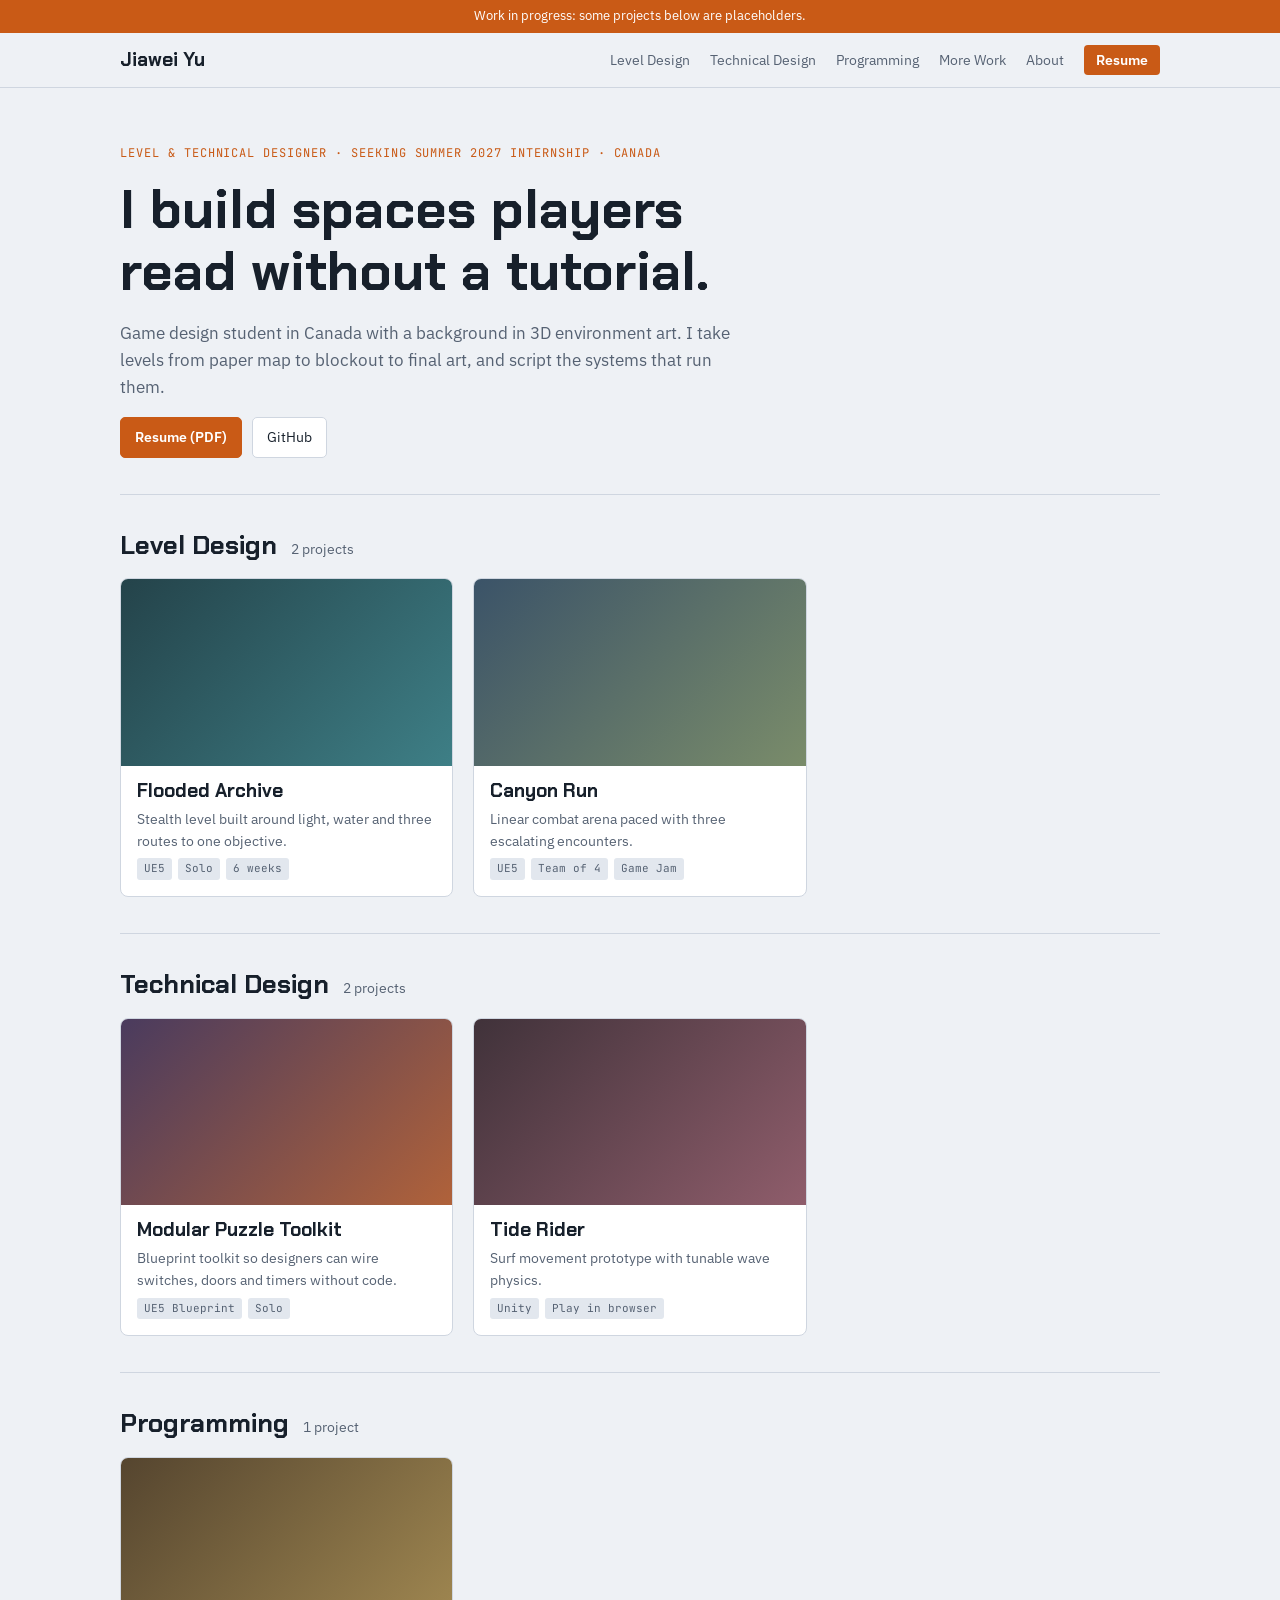
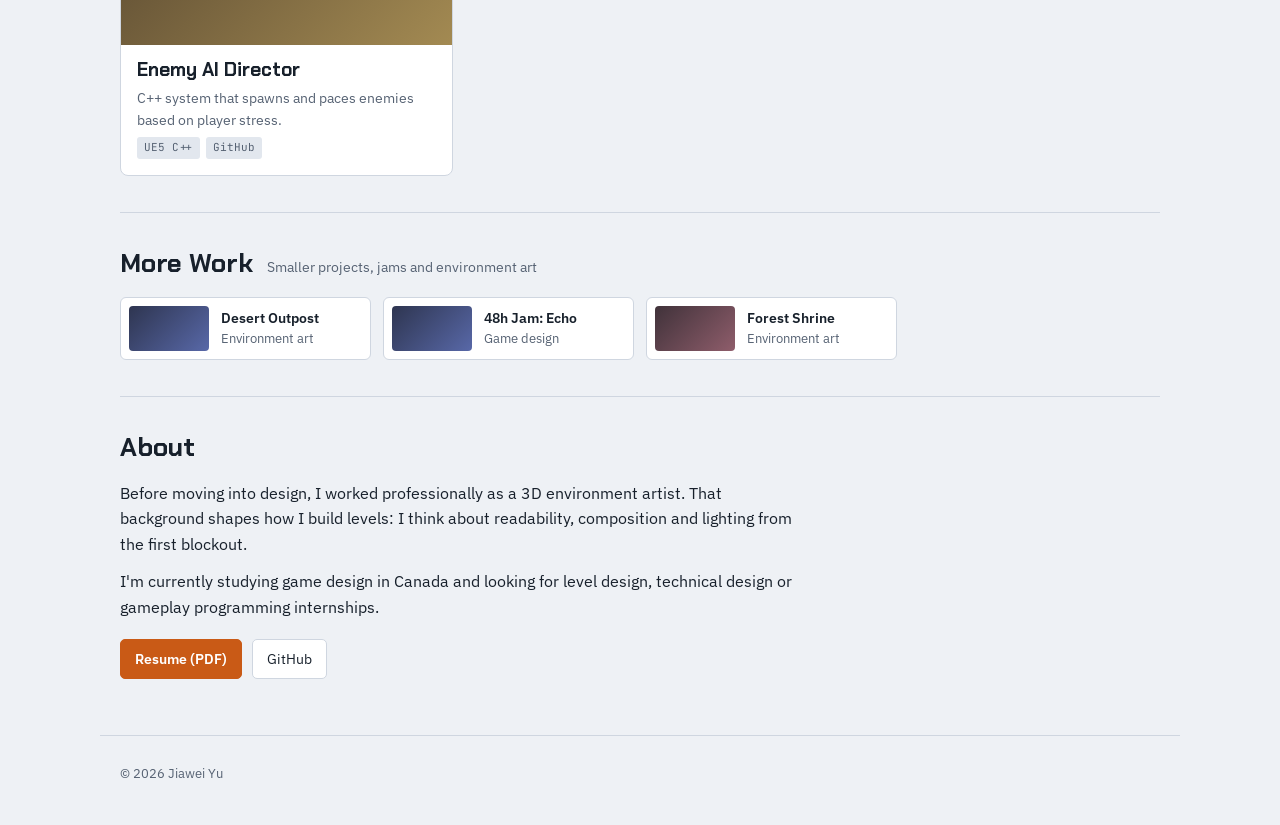
==== index.html @ c0fde5e0 "Add portfolio site with example content Static site for GitHub Pages: home page with role sections a" ====
<!doctype html>
<html lang="en">
<head>
  <meta charset="utf-8">
  <meta name="viewport" content="width=device-width, initial-scale=1">
  <title>Jiawei Yu · Level & Technical Designer</title>
  <meta name="description" content="Portfolio of Jiawei Yu, level and technical designer.">
  <meta property="og:title" content="Jiawei Yu · Level & Technical Designer">
  <meta property="og:type" content="website">
  <link rel="preconnect" href="https://fonts.googleapis.com">
  <link rel="preconnect" href="https://fonts.gstatic.com" crossorigin>
  <link rel="stylesheet" href="https://fonts.googleapis.com/css2?family=Chakra+Petch:wght@500;600;700&family=IBM+Plex+Sans:wght@400;500;600&family=JetBrains+Mono:wght@400;500&display=swap">
  <link rel="stylesheet" href="assets/style.css">
</head>
<body>
  <div id="banner"></div>
  <nav class="nav" id="nav"></nav>
  <main class="wrap" id="home"></main>
  <footer class="wrap footer" id="footer"></footer>

  <script src="content/site.js"></script>
  <script src="content/projects.js"></script>
  <script src="assets/site.js"></script>
  <script>renderHome();</script>
</body>
</html>
---- assets/style.css ----
/* Layout: sticky nav, hero, role sections with card grids; project page is a media-first breakdown column */
:root {
  --bg: #eef1f5;
  --surface: #ffffff;
  --sunk: #e2e7ee;
  --fg: #17202b;
  --muted: #566273;
  --line: #cfd6e0;
  --accent: #c95a16;
  --accent-ink: #ffffff;
  --display: "Chakra Petch", system-ui, sans-serif;
  --body: "IBM Plex Sans", system-ui, -apple-system, "Segoe UI", sans-serif;
  --mono: "JetBrains Mono", ui-monospace, Consolas, monospace;
}
@media (prefers-color-scheme: dark) {
  :root {
    --bg: #121821;
    --surface: #1a222d;
    --sunk: #232d3a;
    --fg: #e7ecf2;
    --muted: #99a5b5;
    --line: #2d3846;
    --accent: #f08a45;
    --accent-ink: #1a1206;
    color-scheme: dark;
  }
}

* { box-sizing: border-box; }
html { scroll-behavior: smooth; scroll-padding-top: 72px; }
body {
  margin: 0;
  background: var(--bg);
  color: var(--fg);
  font-family: var(--body);
  font-size: 16px;
  line-height: 1.6;
}
img { max-width: 100%; display: block; }
a { color: inherit; }
h1, h2, h3 { font-family: var(--display); line-height: 1.15; margin: 0; text-wrap: balance; }
:focus-visible { outline: 2px solid var(--accent); outline-offset: 2px; }
.wrap { max-width: 1080px; margin: 0 auto; padding-inline: 20px; }

/* draft banner */
.banner { background: var(--accent); color: var(--accent-ink); text-align: center; font-size: 13px; padding: 6px 16px; }

/* nav */
.nav {
  position: sticky; top: 0; z-index: 10;
  background: color-mix(in srgb, var(--bg) 88%, transparent);
  backdrop-filter: blur(8px);
  border-bottom: 1px solid var(--line);
}
.nav .wrap { display: flex; flex-wrap: wrap; align-items: center; gap: 6px 20px; padding-block: 12px; }
.brand { font-family: var(--display); font-weight: 700; font-size: 19px; margin-right: auto; text-decoration: none; }
.nav a.link { text-decoration: none; font-size: 14px; color: var(--muted); }
.nav a.link:hover { color: var(--fg); }
.nav a.cv { text-decoration: none; font-size: 14px; font-weight: 600; background: var(--accent); color: var(--accent-ink); padding: 4px 12px; border-radius: 4px; }

/* hero */
.hero { padding-block: 56px 36px; display: grid; gap: 16px; }
.eyebrow { font-family: var(--mono); font-size: 12px; letter-spacing: .08em; text-transform: uppercase; color: var(--accent); }
.hero h1 { font-size: clamp(32px, 5.4vw, 54px); max-width: 20ch; }
.hero p { margin: 0; max-width: 62ch; color: var(--muted); font-size: 17px; }
.links { display: flex; flex-wrap: wrap; gap: 10px; }
.btn {
  display: inline-flex; align-items: center; gap: 6px;
  border: 1px solid var(--line); background: var(--surface); color: var(--fg);
  padding: 8px 14px; border-radius: 5px; text-decoration: none; font-size: 14px; font-family: inherit; cursor: pointer;
}
.btn:hover { border-color: var(--accent); }
.btn.primary { background: var(--accent); border-color: var(--accent); color: var(--accent-ink); font-weight: 600; }

/* sections */
.section { padding-block: 36px; border-top: 1px solid var(--line); }
.section-head { display: flex; flex-wrap: wrap; align-items: baseline; gap: 6px 14px; margin-bottom: 18px; }
.section-head h2 { font-size: 26px; }
.section-head span { color: var(--muted); font-size: 14px; }
.grid { display: grid; grid-template-columns: repeat(auto-fill, minmax(280px, 1fr)); gap: 20px; }

.card {
  display: flex; flex-direction: column; text-decoration: none;
  background: var(--surface); border: 1px solid var(--line); border-radius: 8px; overflow: hidden;
  transition: transform .15s, border-color .15s;
}
.card:hover { transform: translateY(-2px); border-color: var(--accent); }
.thumb { aspect-ratio: 16 / 9; width: 100%; object-fit: cover; background: var(--sunk); }
.thumb.ph { display: grid; place-items: center; color: rgba(255,255,255,.85); font-family: var(--mono); font-size: 12px; }
.card-body { padding: 14px 16px 16px; display: grid; gap: 6px; }
.card h3 { font-size: 19px; }
.card p { margin: 0; font-size: 14px; color: var(--muted); }
.tags { display: flex; flex-wrap: wrap; gap: 6px; }
.tag { font-family: var(--mono); font-size: 11px; padding: 2px 7px; border-radius: 3px; background: var(--sunk); color: var(--muted); }

.more { display: grid; grid-template-columns: repeat(auto-fill, minmax(220px, 1fr)); gap: 12px; }
.mini { display: flex; gap: 12px; align-items: center; text-decoration: none; background: var(--surface); border: 1px solid var(--line); border-radius: 6px; padding: 8px; }
.mini:hover { border-color: var(--accent); }
.mini .thumb { width: 80px; flex: none; border-radius: 4px; }
.mini div { min-width: 0; font-size: 13px; color: var(--muted); }
.mini b { display: block; color: var(--fg); font-weight: 600; font-size: 14px; }

.about { display: grid; gap: 12px; max-width: 68ch; }
.about p { margin: 0; }

.footer { padding-block: 28px 40px; color: var(--muted); font-size: 13px; border-top: 1px solid var(--line); margin-top: 20px; }

/* project page */
.back { display: inline-block; margin-top: 28px; color: var(--muted); text-decoration: none; font-size: 14px; }
.back:hover { color: var(--fg); }
.proj-head { padding-block: 14px 22px; display: grid; gap: 12px; }
.proj-head h1 { font-size: clamp(30px, 4.8vw, 46px); }
.proj-head p { margin: 0; color: var(--muted); max-width: 62ch; font-size: 17px; }
.meta { display: grid; grid-template-columns: repeat(auto-fit, minmax(140px, 1fr)); gap: 1px; background: var(--line); border: 1px solid var(--line); border-radius: 6px; overflow: hidden; margin: 0; }
.meta div { background: var(--surface); padding: 10px 14px; }
.meta dt { font-family: var(--mono); font-size: 11px; text-transform: uppercase; letter-spacing: .06em; color: var(--muted); }
.meta dd { margin: 2px 0 0; font-weight: 600; }

.embed { position: relative; aspect-ratio: 16 / 9; width: 100%; border-radius: 8px; overflow: hidden; background: #000; }
.embed iframe { position: absolute; inset: 0; width: 100%; height: 100%; border: 0; }
.embed.ph { background: var(--sunk); display: grid; place-items: center; color: var(--muted); font-family: var(--mono); font-size: 13px; text-align: center; padding: 16px; }

.play { display: grid; grid-template-columns: repeat(auto-fit, minmax(260px, 1fr)); gap: 14px; margin-top: 18px; }
.panel { background: var(--surface); border: 1px solid var(--line); border-radius: 8px; padding: 16px; display: grid; gap: 8px; align-content: start; }
.panel h3 { font-size: 17px; }
.panel p { margin: 0; font-size: 14px; color: var(--muted); }

.article { max-width: 760px; display: grid; gap: 14px; padding-block: 24px 12px; }
.article h2 { font-size: 23px; margin-top: 22px; }
.article p { margin: 0; }
.article ul { margin: 0; padding-left: 22px; display: grid; gap: 6px; }
.callout { background: var(--surface); border: 1px solid var(--line); border-radius: 8px; padding: 16px 18px; }

.map { position: relative; border-radius: 8px; overflow: hidden; background: var(--sunk); border: 1px solid var(--line); }
.map.ph { aspect-ratio: 4 / 3; }
.pin {
  position: absolute; transform: translate(-50%, -50%);
  width: 28px; height: 28px; border-radius: 50%;
  background: var(--accent); color: var(--accent-ink); border: 2px solid #fff;
  display: grid; place-items: center; font-family: var(--mono); font-size: 12px; font-weight: 600;
}
.legend { display: grid; gap: 6px; font-size: 15px; padding: 0; list-style: none; }
.legend b { font-family: var(--mono); color: var(--accent); margin-right: 8px; }

.compare { position: relative; aspect-ratio: 16 / 9; width: 100%; border-radius: 8px; overflow: hidden; user-select: none; background: var(--sunk); }
.compare .layer { position: absolute; inset: 0; width: 100%; height: 100%; object-fit: cover; }
.compare .layer.ph { display: grid; place-items: center; font-family: var(--mono); font-size: 13px; color: #fff; }
.compare .label { position: absolute; top: 10px; font-family: var(--mono); font-size: 11px; background: rgba(0,0,0,.6); color: #fff; padding: 2px 8px; border-radius: 3px; }
.compare .handle { position: absolute; top: 0; bottom: 0; width: 3px; background: #fff; box-shadow: 0 0 0 1px rgba(0,0,0,.35); pointer-events: none; }
.compare input { position: absolute; left: 0; right: 0; bottom: 10px; width: calc(100% - 40px); margin: 0 20px; }

.gallery { display: grid; grid-template-columns: repeat(auto-fit, minmax(240px, 1fr)); gap: 12px; }
.gallery figure { margin: 0; display: grid; gap: 6px; }
.gallery img { border-radius: 6px; width: 100%; }
.gallery figcaption, .caption { font-size: 13px; color: var(--muted); }

pre { margin: 0; background: var(--sunk); border: 1px solid var(--line); border-radius: 6px; padding: 14px; overflow-x: auto; font-family: var(--mono); font-size: 13px; line-height: 1.5; }

.next { display: flex; justify-content: space-between; gap: 12px; flex-wrap: wrap; padding-block: 28px; }

.notfound { padding-block: 80px; display: grid; gap: 16px; }

@media (prefers-reduced-motion: reduce) {
  html { scroll-behavior: auto; }
  .card { transition: none; }
}
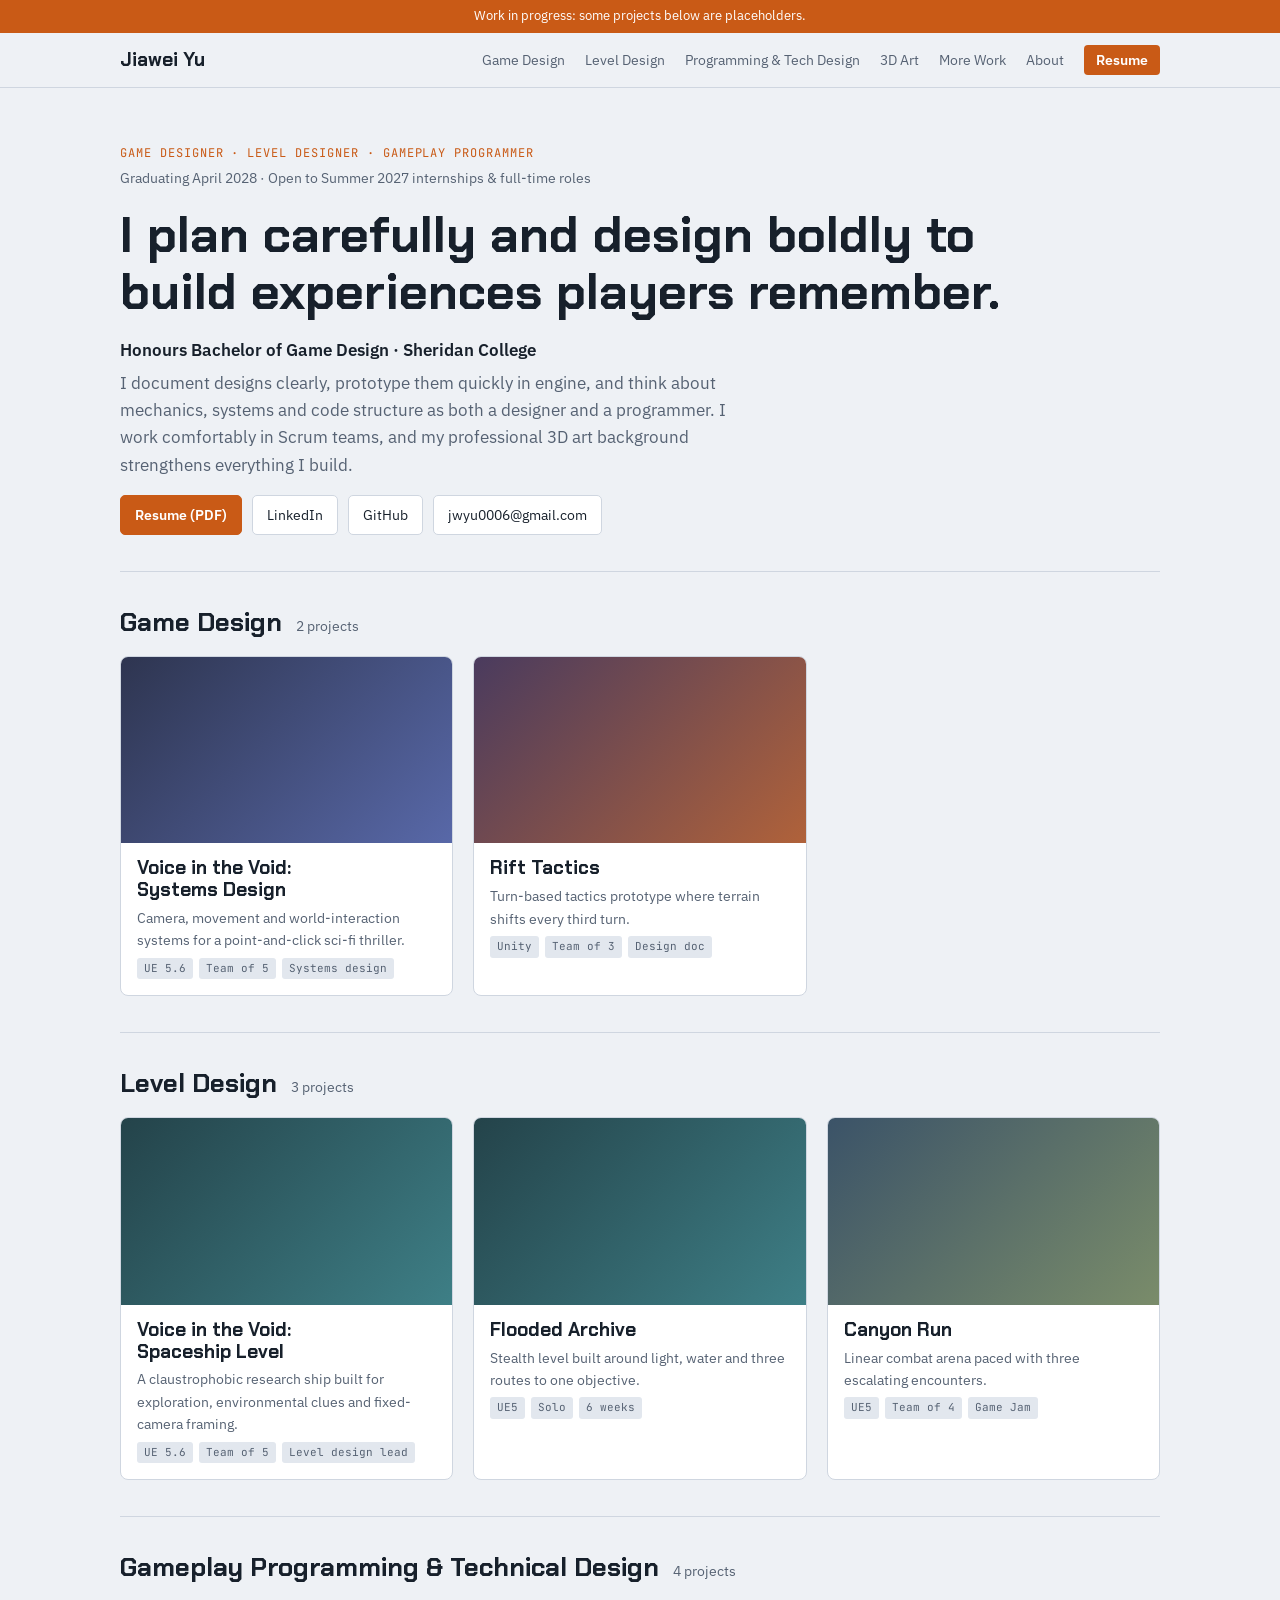
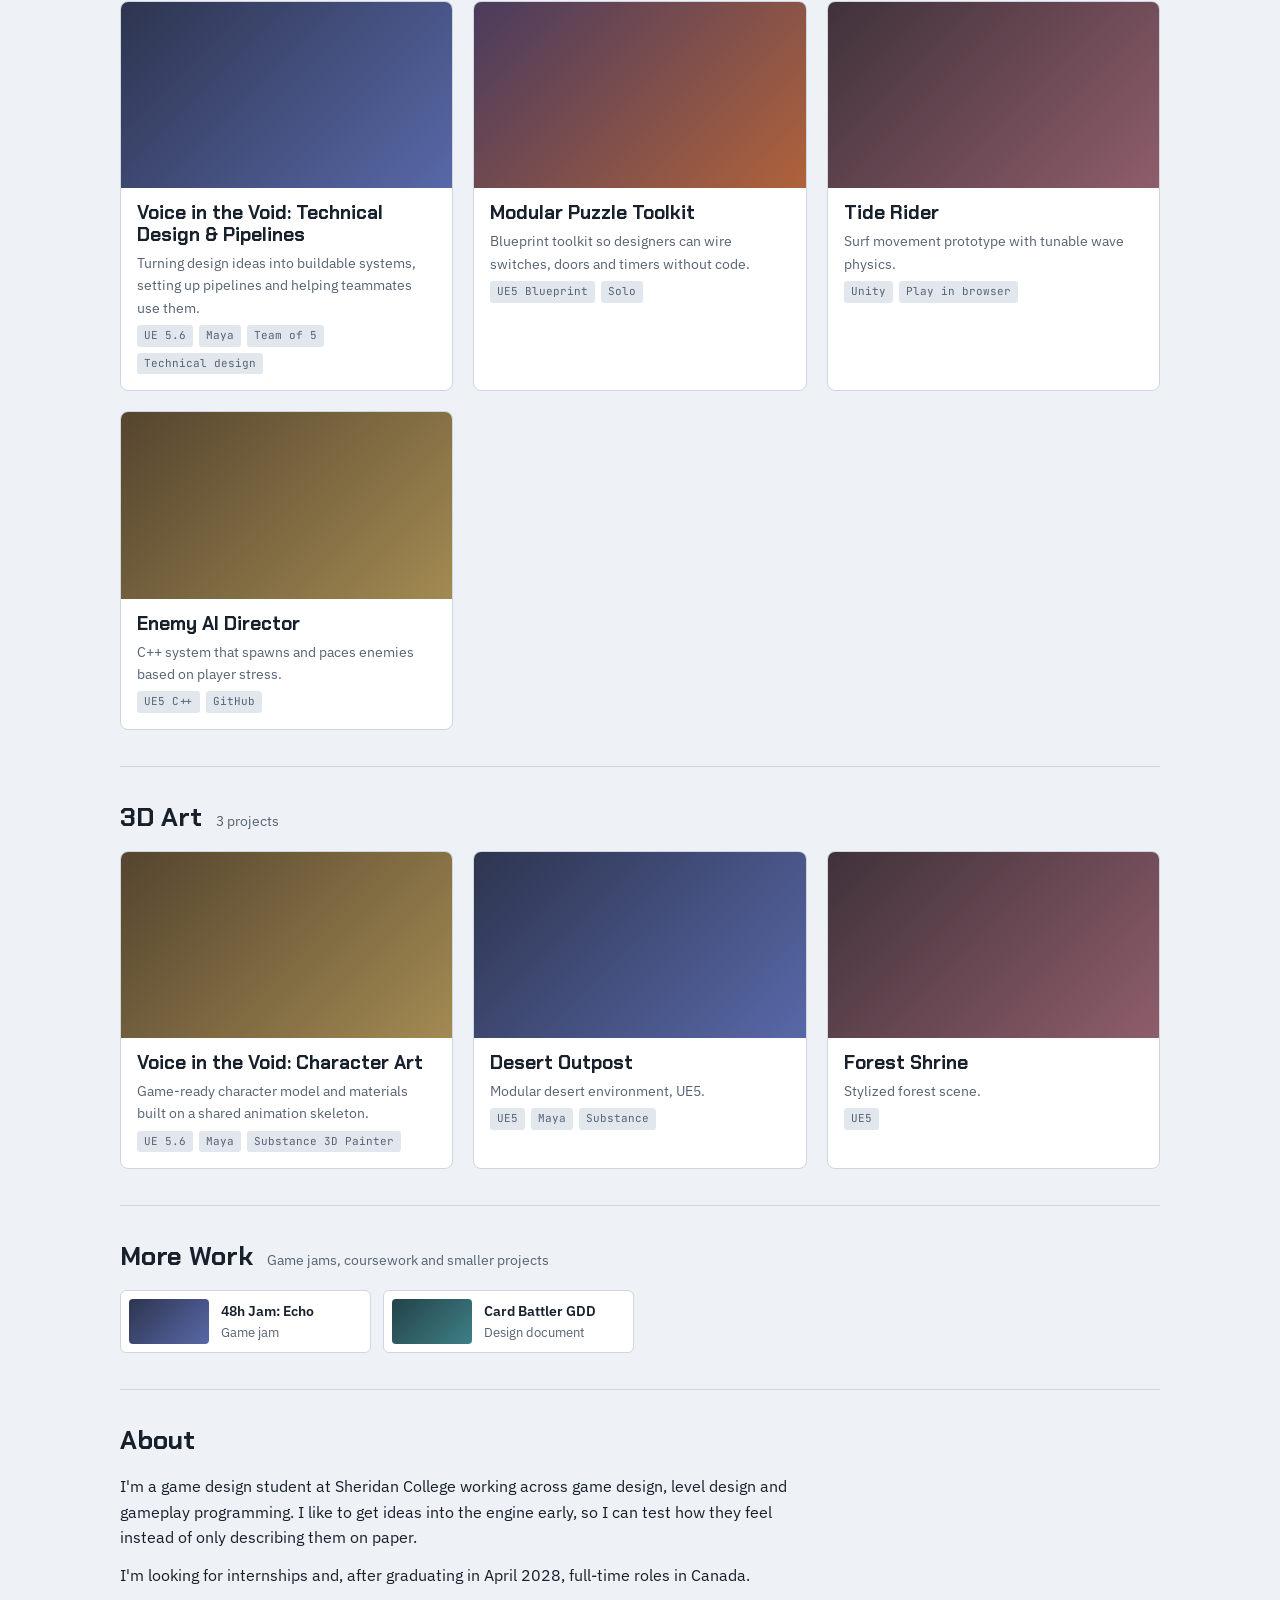
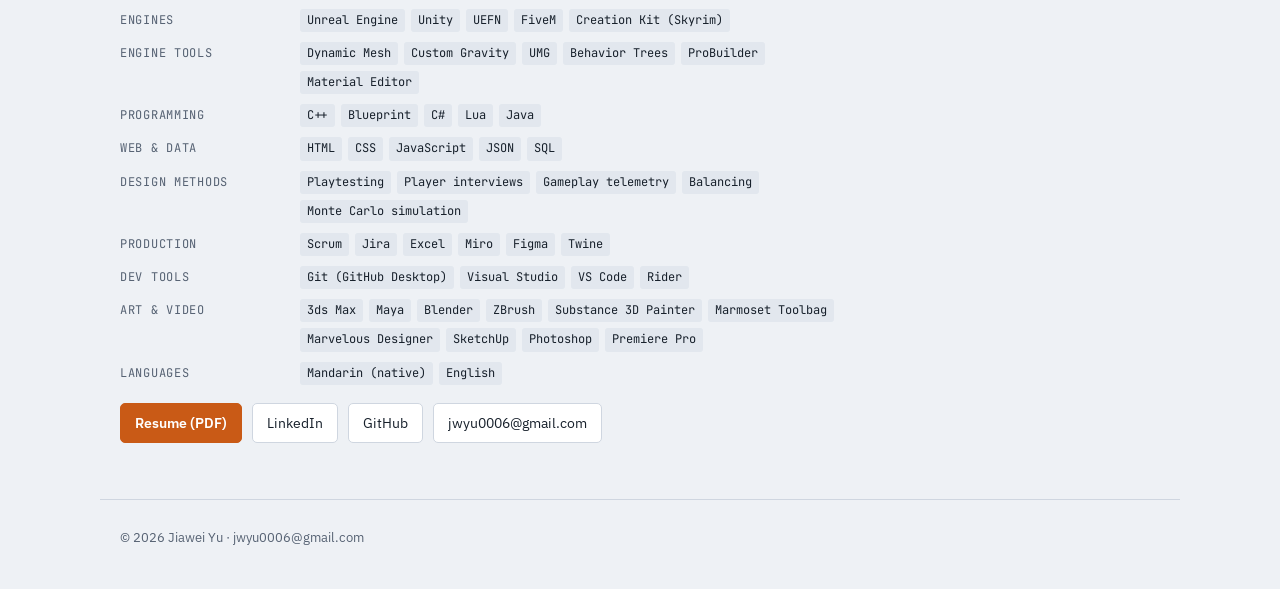
==== commit 8c776869: "Add Voice in the Void as four linked project pages Systems design, level design, technical design & " ====
--- a/index.html
+++ b/index.html
@@ -20,6 +20,7 @@
 
   <script src="content/site.js"></script>
   <script src="content/projects.js"></script>
+  <script src="content/vitv.js"></script>
   <script src="assets/site.js"></script>
   <script>renderHome();</script>
 </body>
--- a/assets/style.css
+++ b/assets/style.css
@@ -61,8 +61,12 @@
 /* hero */
 .hero { padding-block: 56px 36px; display: grid; gap: 16px; }
 .eyebrow { font-family: var(--mono); font-size: 12px; letter-spacing: .08em; text-transform: uppercase; color: var(--accent); }
-.hero h1 { font-size: clamp(32px, 5.4vw, 54px); max-width: 20ch; }
-.hero p { margin: 0; max-width: 62ch; color: var(--muted); font-size: 17px; }
+.eyebrows { display: grid; gap: 4px; }
+.status { font-size: 14px; color: var(--muted); }
+.hero h1 { font-size: clamp(30px, 4.6vw, 50px); max-width: 30ch; }
+.intro { display: grid; gap: 6px; max-width: 64ch; }
+.intro p { margin: 0; color: var(--muted); font-size: 17px; }
+.intro .school { color: var(--fg); font-weight: 600; }
 .links { display: flex; flex-wrap: wrap; gap: 10px; }
 .btn {
   display: inline-flex; align-items: center; gap: 6px;
@@ -102,6 +106,12 @@
 
 .about { display: grid; gap: 12px; max-width: 68ch; }
 .about p { margin: 0; }
+.skills { display: grid; gap: 10px; margin: 20px 0 0; max-width: 760px; }
+.skills div { display: grid; grid-template-columns: 170px 1fr; gap: 10px; align-items: baseline; }
+.skills dt { font-family: var(--mono); font-size: 12px; text-transform: uppercase; letter-spacing: .06em; color: var(--muted); }
+.skills dd { margin: 0; display: flex; flex-wrap: wrap; gap: 6px; }
+.skills .tag { font-size: 12px; color: var(--fg); }
+@media (max-width: 520px) { .skills div { grid-template-columns: 1fr; gap: 4px; } }
 
 .footer { padding-block: 28px 40px; color: var(--muted); font-size: 13px; border-top: 1px solid var(--line); margin-top: 20px; }
 
@@ -120,6 +130,14 @@
 .embed iframe { position: absolute; inset: 0; width: 100%; height: 100%; border: 0; }
 .embed.ph { background: var(--sunk); display: grid; place-items: center; color: var(--muted); font-family: var(--mono); font-size: 13px; text-align: center; padding: 16px; }
 
+.hero-clip, .section-clip { width: 100%; border-radius: 8px; display: block; background: #000; }
+.related { background: var(--surface); border: 1px solid var(--line); border-radius: 8px; padding: 14px 16px; max-width: 760px; }
+.related h3 { font-size: 15px; margin-bottom: 8px; }
+.related ul { list-style: none; margin: 0; padding: 0; display: grid; gap: 6px; }
+.related li { display: flex; flex-wrap: wrap; gap: 4px 12px; align-items: baseline; }
+.related span { font-family: var(--mono); font-size: 12px; color: var(--muted); min-width: 150px; }
+.related a { font-weight: 600; text-decoration: none; color: var(--accent); }
+.related a:hover { text-decoration: underline; }
 .play { display: grid; grid-template-columns: repeat(auto-fit, minmax(260px, 1fr)); gap: 14px; margin-top: 18px; }
 .panel { background: var(--surface); border: 1px solid var(--line); border-radius: 8px; padding: 16px; display: grid; gap: 8px; align-content: start; }
 .panel h3 { font-size: 17px; }
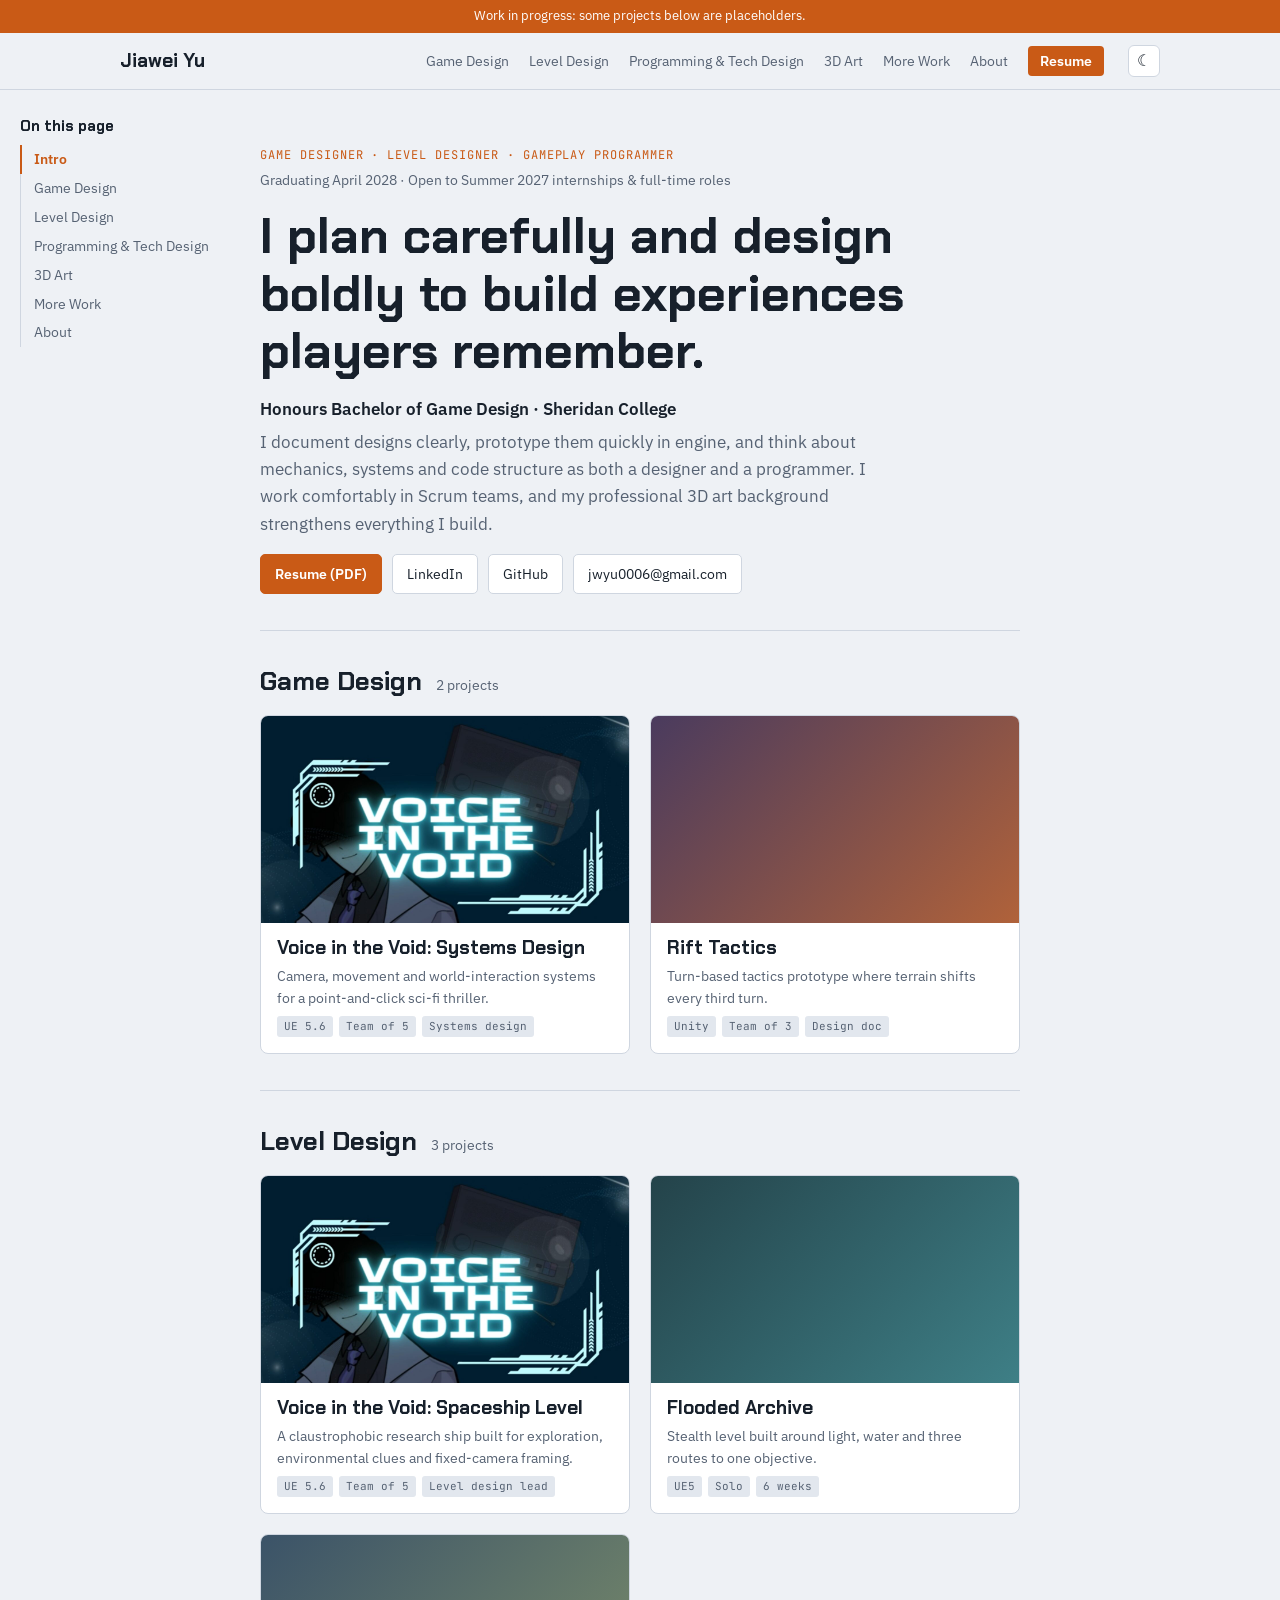
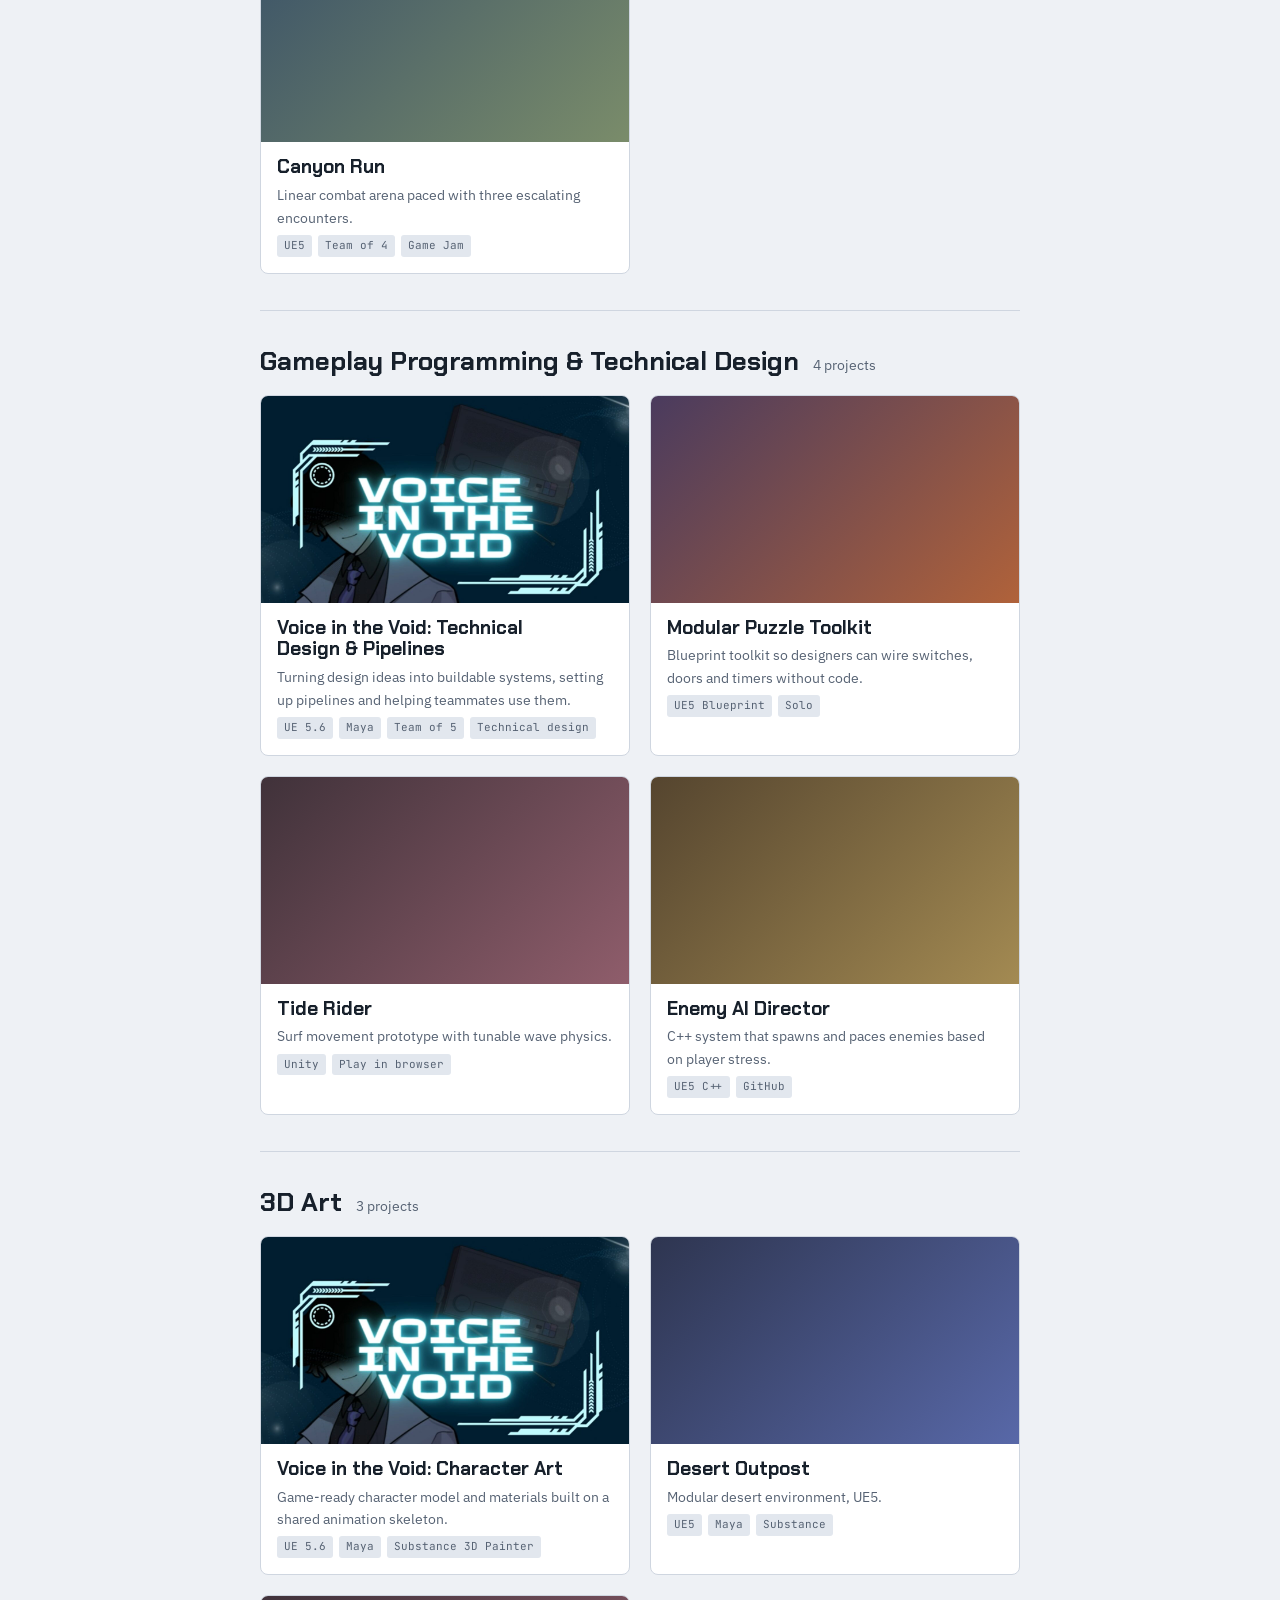
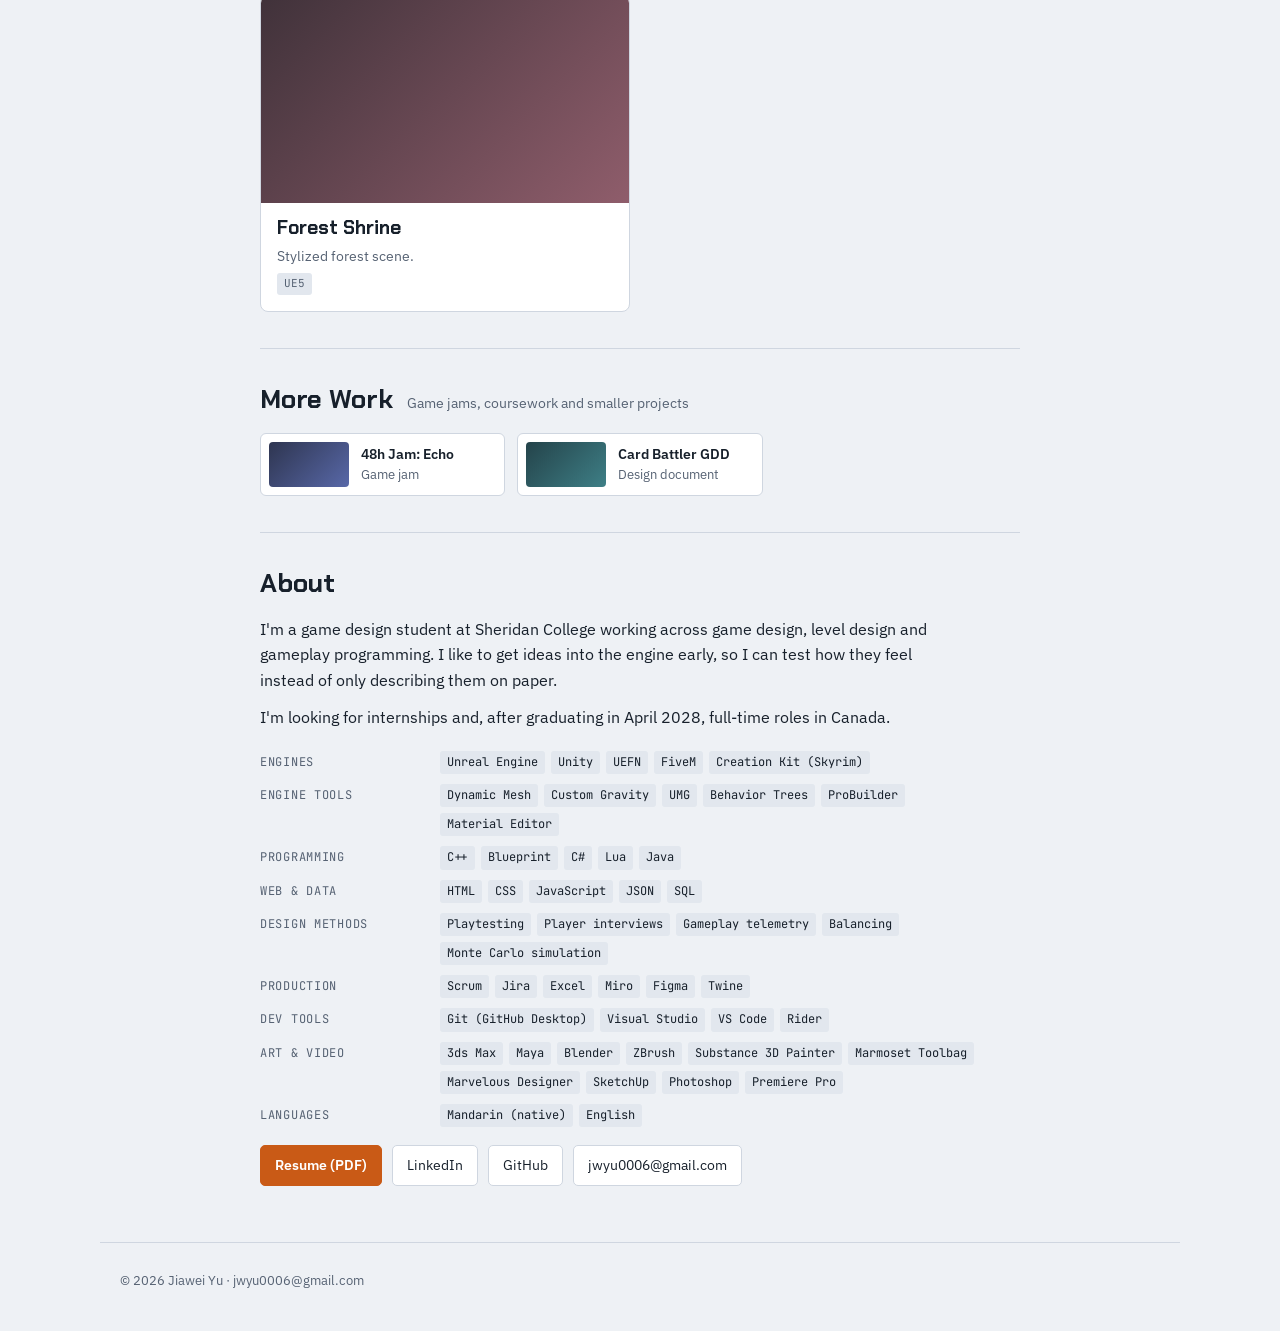
==== commit e0a11550: "Add light/dark toggle and home page table of contents Co-Authored-By: Claude Opus 5.5 (1M context) <" ====
--- a/index.html
+++ b/index.html
@@ -10,6 +10,7 @@
   <link rel="preconnect" href="https://fonts.googleapis.com">
   <link rel="preconnect" href="https://fonts.gstatic.com" crossorigin>
   <link rel="stylesheet" href="https://fonts.googleapis.com/css2?family=Chakra+Petch:wght@500;600;700&family=IBM+Plex+Sans:wght@400;500;600&family=JetBrains+Mono:wght@400;500&display=swap">
+  <script>try{var t=localStorage.getItem("theme");if(t)document.documentElement.dataset.theme=t}catch(e){}</script>
   <link rel="stylesheet" href="assets/style.css">
 </head>
 <body>
--- a/assets/style.css
+++ b/assets/style.css
@@ -12,8 +12,9 @@
   --body: "IBM Plex Sans", system-ui, -apple-system, "Segoe UI", sans-serif;
   --mono: "JetBrains Mono", ui-monospace, Consolas, monospace;
 }
+/* Dark theme: follows the system unless the visitor picks one with the nav toggle. */
 @media (prefers-color-scheme: dark) {
-  :root {
+  :root:not([data-theme="light"]) {
     --bg: #121821;
     --surface: #1a222d;
     --sunk: #232d3a;
@@ -25,6 +26,17 @@
     color-scheme: dark;
   }
 }
+:root[data-theme="dark"] {
+  --bg: #121821;
+  --surface: #1a222d;
+  --sunk: #232d3a;
+  --fg: #e7ecf2;
+  --muted: #99a5b5;
+  --line: #2d3846;
+  --accent: #f08a45;
+  --accent-ink: #1a1206;
+  color-scheme: dark;
+}
 
 * { box-sizing: border-box; }
 html { scroll-behavior: smooth; scroll-padding-top: 72px; }
@@ -56,6 +68,9 @@
 .brand { font-family: var(--display); font-weight: 700; font-size: 19px; margin-right: auto; text-decoration: none; }
 .nav a.link { text-decoration: none; font-size: 14px; color: var(--muted); }
 .nav a.link:hover { color: var(--fg); }
+.theme-toggle { margin-left: 4px; width: 32px; height: 32px; display: inline-grid; place-items: center; border: 1px solid var(--line); border-radius: 6px; background: var(--surface); color: var(--fg); cursor: pointer; font-size: 16px; line-height: 1; }
+.theme-toggle:hover { border-color: var(--accent); }
+.home-main { min-width: 0; }
 .nav a.cv { text-decoration: none; font-size: 14px; font-weight: 600; background: var(--accent); color: var(--accent-ink); padding: 4px 12px; border-radius: 4px; }
 
 /* hero */
@@ -120,7 +135,7 @@
 .back:hover { color: var(--fg); }
 .proj-head { padding-block: 14px 22px; display: grid; gap: 12px; }
 .proj-head h1 { font-size: clamp(30px, 4.8vw, 46px); }
-.proj-head p { margin: 0; color: var(--muted); max-width: 62ch; font-size: 17px; }
+.proj-head p { margin: 0; color: var(--muted); font-size: 17px; }
 .meta { display: grid; grid-template-columns: repeat(auto-fit, minmax(140px, 1fr)); gap: 1px; background: var(--line); border: 1px solid var(--line); border-radius: 6px; overflow: hidden; margin: 0; }
 .meta div { background: var(--surface); padding: 10px 14px; }
 .meta dt { font-family: var(--mono); font-size: 11px; text-transform: uppercase; letter-spacing: .06em; color: var(--muted); }
@@ -131,11 +146,51 @@
 .embed.ph { background: var(--sunk); display: grid; place-items: center; color: var(--muted); font-family: var(--mono); font-size: 13px; text-align: center; padding: 16px; }
 
 .hero-clip, .section-clip { width: 100%; border-radius: 8px; display: block; background: #000; }
-.related { background: var(--surface); border: 1px solid var(--line); border-radius: 8px; padding: 14px 16px; max-width: 760px; }
-.related h3 { font-size: 15px; margin-bottom: 8px; }
-.related ul { list-style: none; margin: 0; padding: 0; display: grid; gap: 6px; }
-.related li { display: flex; flex-wrap: wrap; gap: 4px 12px; align-items: baseline; }
-.related span { font-family: var(--mono); font-size: 12px; color: var(--muted); min-width: 150px; }
+.has-side { max-width: 1480px; display: grid; grid-template-columns: 200px minmax(0, 1fr) 200px; gap: 40px; align-items: start; }
+.toc { position: sticky; top: 76px; margin-top: 28px; max-height: calc(100vh - 96px); overflow-y: auto; }
+.toc h3 { font-size: 15px; margin-bottom: 10px; }
+.toc ul { list-style: none; margin: 0; padding: 0; border-left: 1px solid var(--line); }
+.toc li a { display: block; padding: 5px 0 5px 12px; margin-left: -1px; border-left: 2px solid transparent; font-size: 14px; line-height: 1.35; color: var(--muted); text-decoration: none; }
+.toc li a:hover { color: var(--fg); }
+.toc li a.active { color: var(--accent); border-left-color: var(--accent); font-weight: 600; }
+.toc .toc-group { padding: 12px 0 4px 12px; font-family: var(--mono); font-size: 11px; text-transform: uppercase; letter-spacing: .05em; color: var(--muted); }
+.proj-main { min-width: 0; display: grid; gap: 22px; align-content: start; }
+.proj-main > .proj-head { padding-bottom: 0; }
+.related { position: sticky; top: 76px; margin-top: 28px; background: var(--surface); border: 1px solid var(--line); border-radius: 8px; padding: 14px 16px; }
+.related h3 { font-size: 15px; margin-bottom: 10px; }
+.related ul { list-style: none; margin: 0; padding: 0; display: grid; gap: 12px; }
+.related li { display: grid; gap: 2px; }
+.related span { font-family: var(--mono); font-size: 11px; text-transform: uppercase; letter-spacing: .05em; color: var(--muted); }
+@media (max-width: 1200px) {
+  #project.has-side { grid-template-columns: minmax(0, 1fr) 200px; max-width: 1360px; }
+  #home.has-side { display: block; max-width: 1080px; }
+  .toc, .side-spacer { display: none; }
+}
+@media (max-width: 1000px) {
+  #project.has-side { grid-template-columns: 1fr; gap: 0; max-width: 1080px; }
+  .related { position: static; margin-top: 0; margin-bottom: 28px; }
+}
+.hero-video { display: grid; gap: 10px; }
+.hero-video h2 { font-size: 20px; }
+.article .block { display: grid; gap: 12px; }
+.article .block + .block { border-top: 1px solid var(--line); padding-top: 26px; margin-top: 8px; }
+.article .block h2 { margin-top: 0; }
+.divider { display: flex; align-items: center; gap: 14px; margin: 26px 0 6px; }
+.divider::before, .divider::after { content: ""; height: 2px; background: var(--accent); flex: 1; }
+.divider::before { flex: 0 0 24px; }
+.divider span { font-family: var(--mono); font-size: 12px; letter-spacing: .1em; text-transform: uppercase; color: var(--accent); }
+.highlights { background: var(--surface); border: 1px solid var(--line); border-left: 3px solid var(--accent); border-radius: 8px; padding: 14px 18px; }
+.highlights h2 { font-size: 17px; margin-bottom: 6px; }
+.highlights ul { margin: 0; padding-left: 20px; display: grid; gap: 4px; }
+.split { display: grid; grid-template-columns: minmax(0, 5fr) minmax(0, 6fr); gap: 20px; align-items: start; }
+.split-text { min-width: 0; display: grid; gap: 10px; }
+.split-media .embed.ph { aspect-ratio: 16 / 9; }
+.section-img { width: 100%; border-radius: 8px; }
+@media (max-width: 700px) { .split { grid-template-columns: 1fr; } }
+.lead { font-weight: 600; }
+.story { margin: 0; display: grid; gap: 10px; }
+.story dt { font-family: var(--mono); font-size: 11px; text-transform: uppercase; letter-spacing: .06em; color: var(--accent); }
+.story dd { margin: 2px 0 0; }
 .related a { font-weight: 600; text-decoration: none; color: var(--accent); }
 .related a:hover { text-decoration: underline; }
 .play { display: grid; grid-template-columns: repeat(auto-fit, minmax(260px, 1fr)); gap: 14px; margin-top: 18px; }
@@ -143,7 +198,7 @@
 .panel h3 { font-size: 17px; }
 .panel p { margin: 0; font-size: 14px; color: var(--muted); }
 
-.article { max-width: 760px; display: grid; gap: 14px; padding-block: 24px 12px; }
+.article { display: grid; gap: 22px; padding-block: 10px 12px; }
 .article h2 { font-size: 23px; margin-top: 22px; }
 .article p { margin: 0; }
 .article ul { margin: 0; padding-left: 22px; display: grid; gap: 6px; }
@@ -182,3 +237,4 @@
   html { scroll-behavior: auto; }
   .card { transition: none; }
 }
+.article > p, .article > ul, .article > .callout { max-width: 72ch; }
